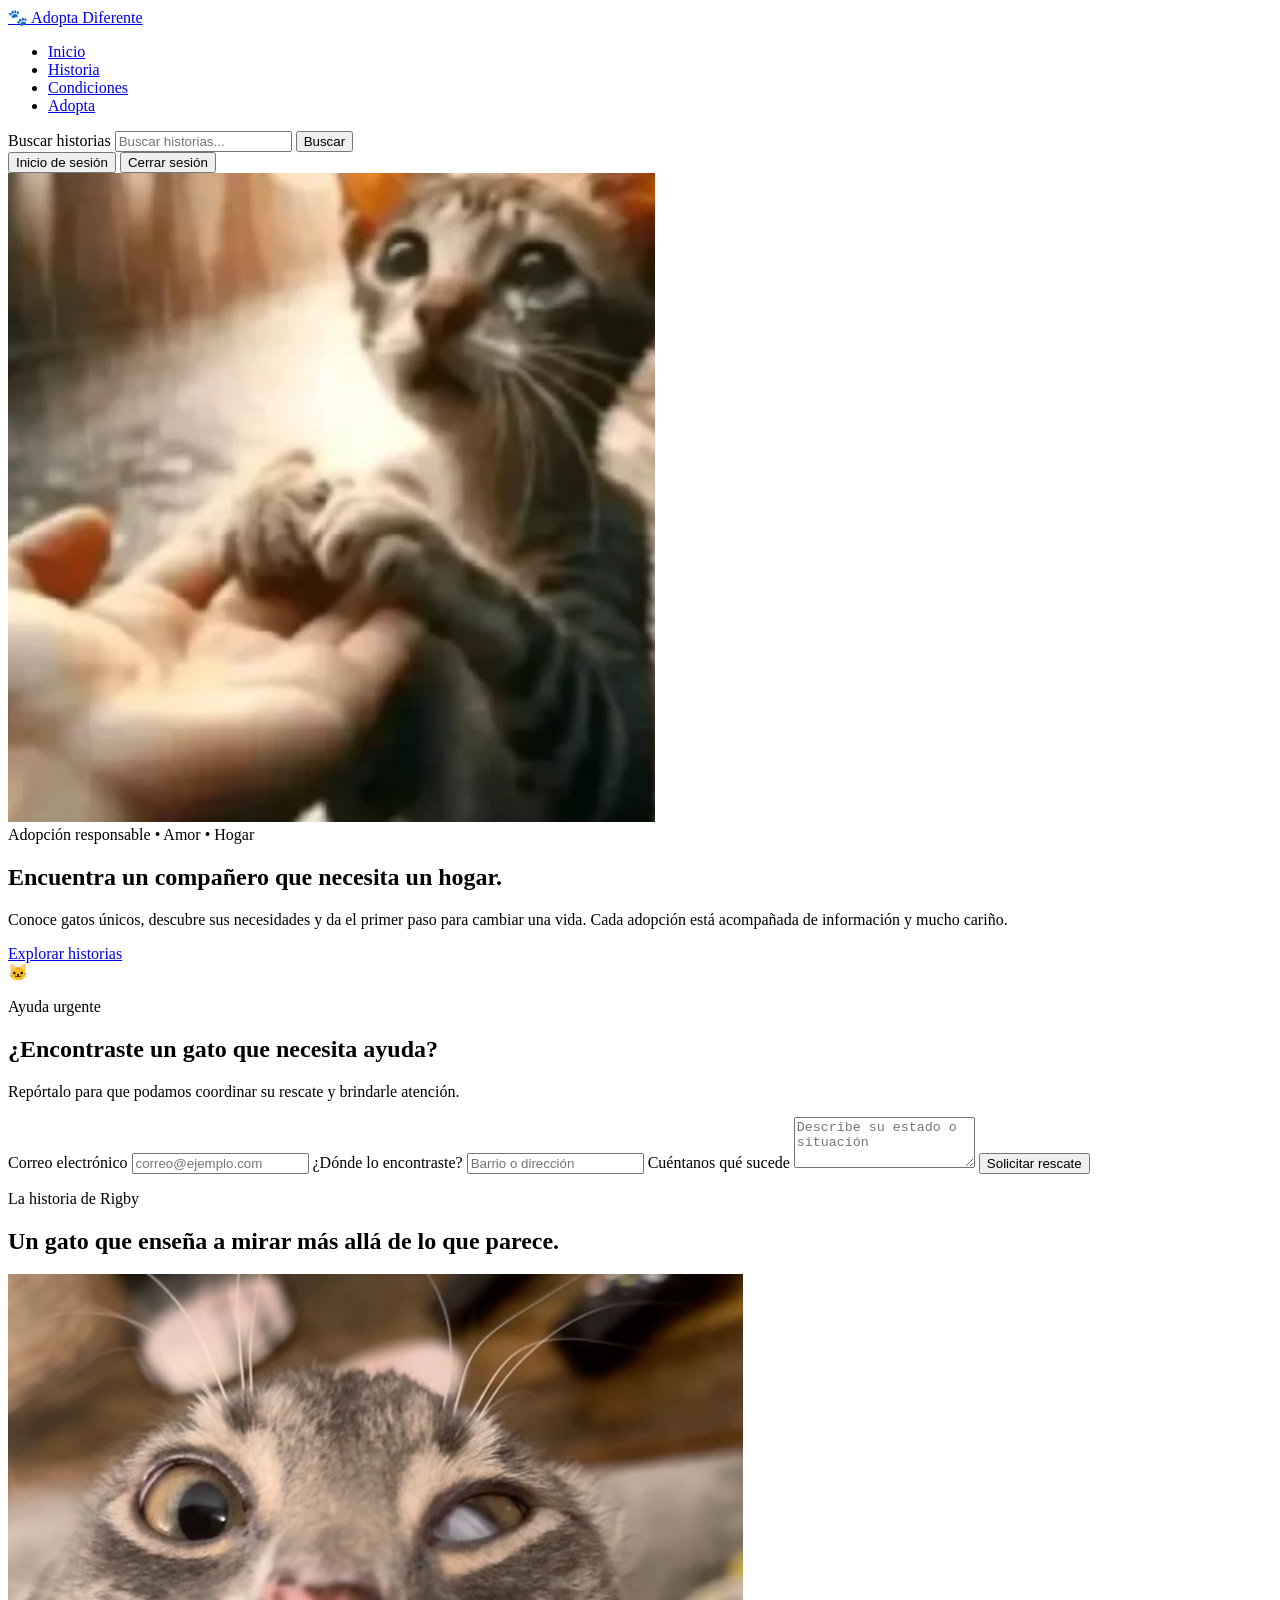
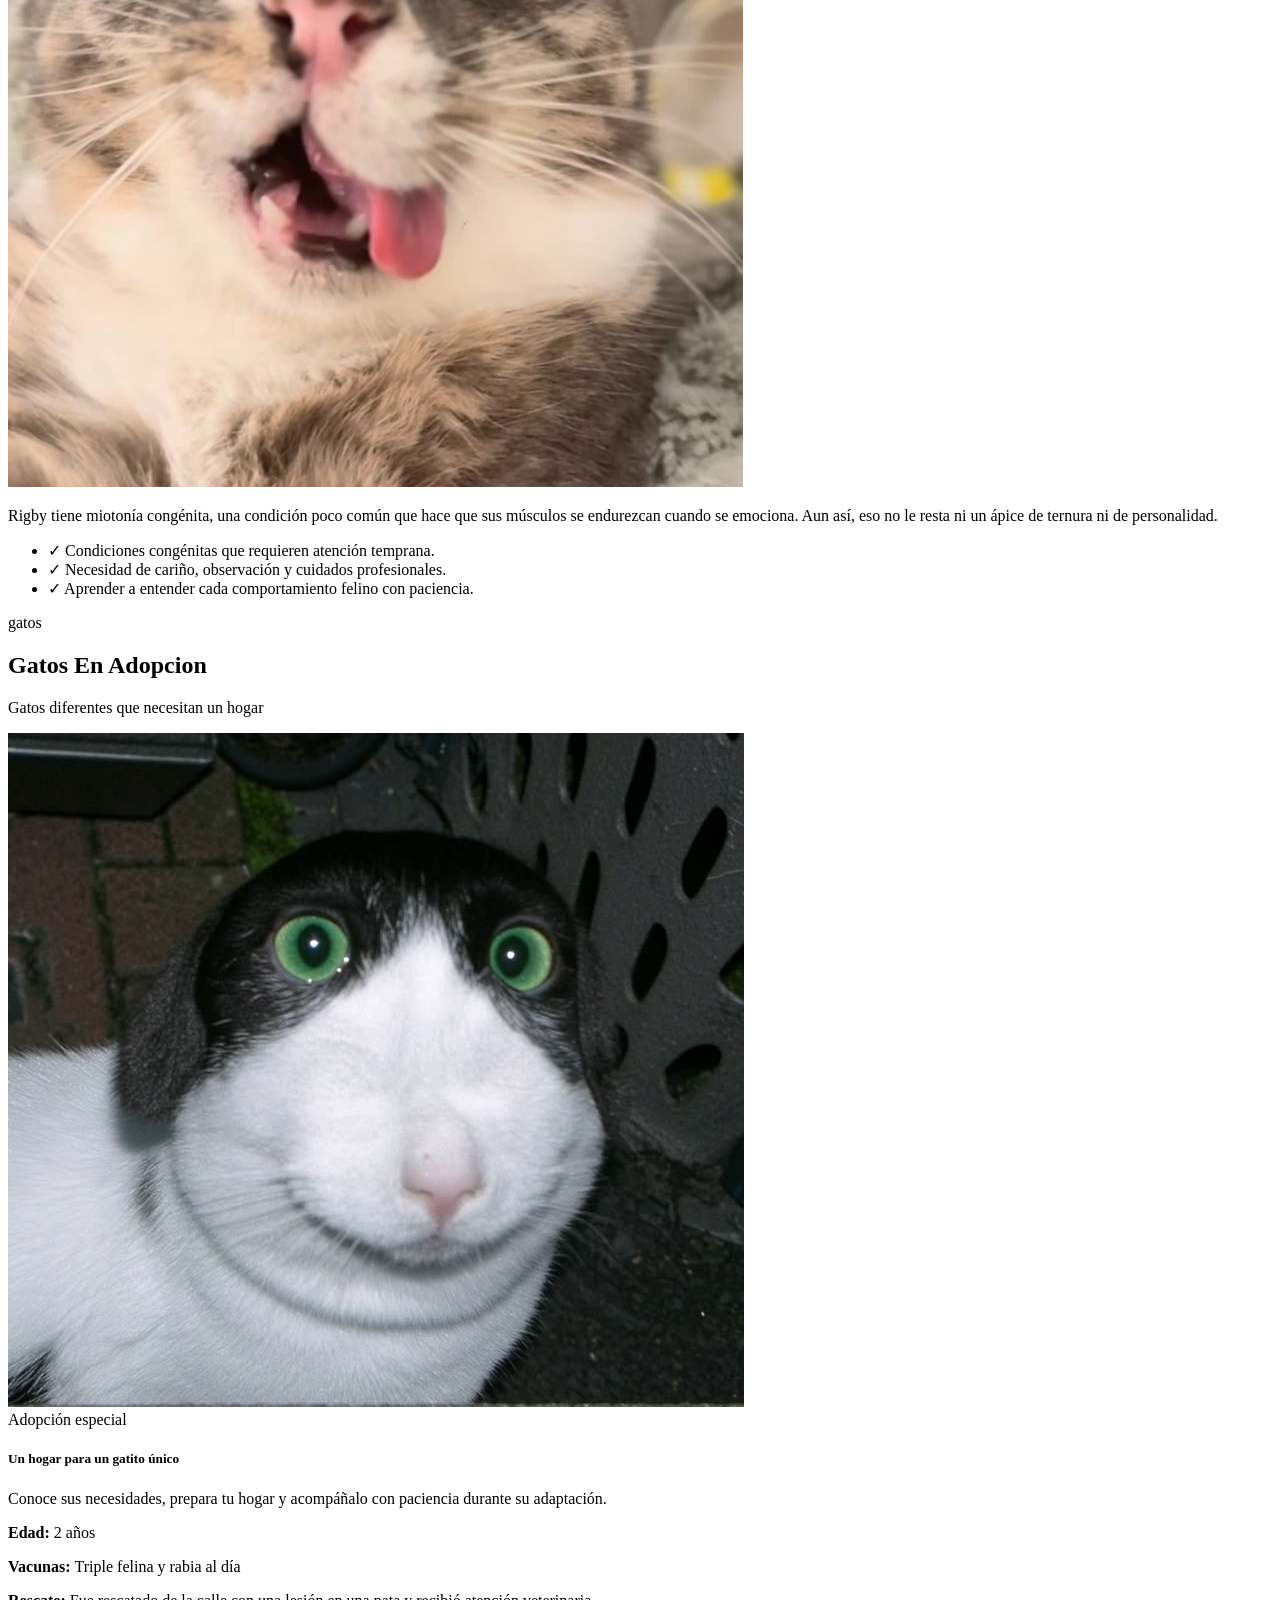
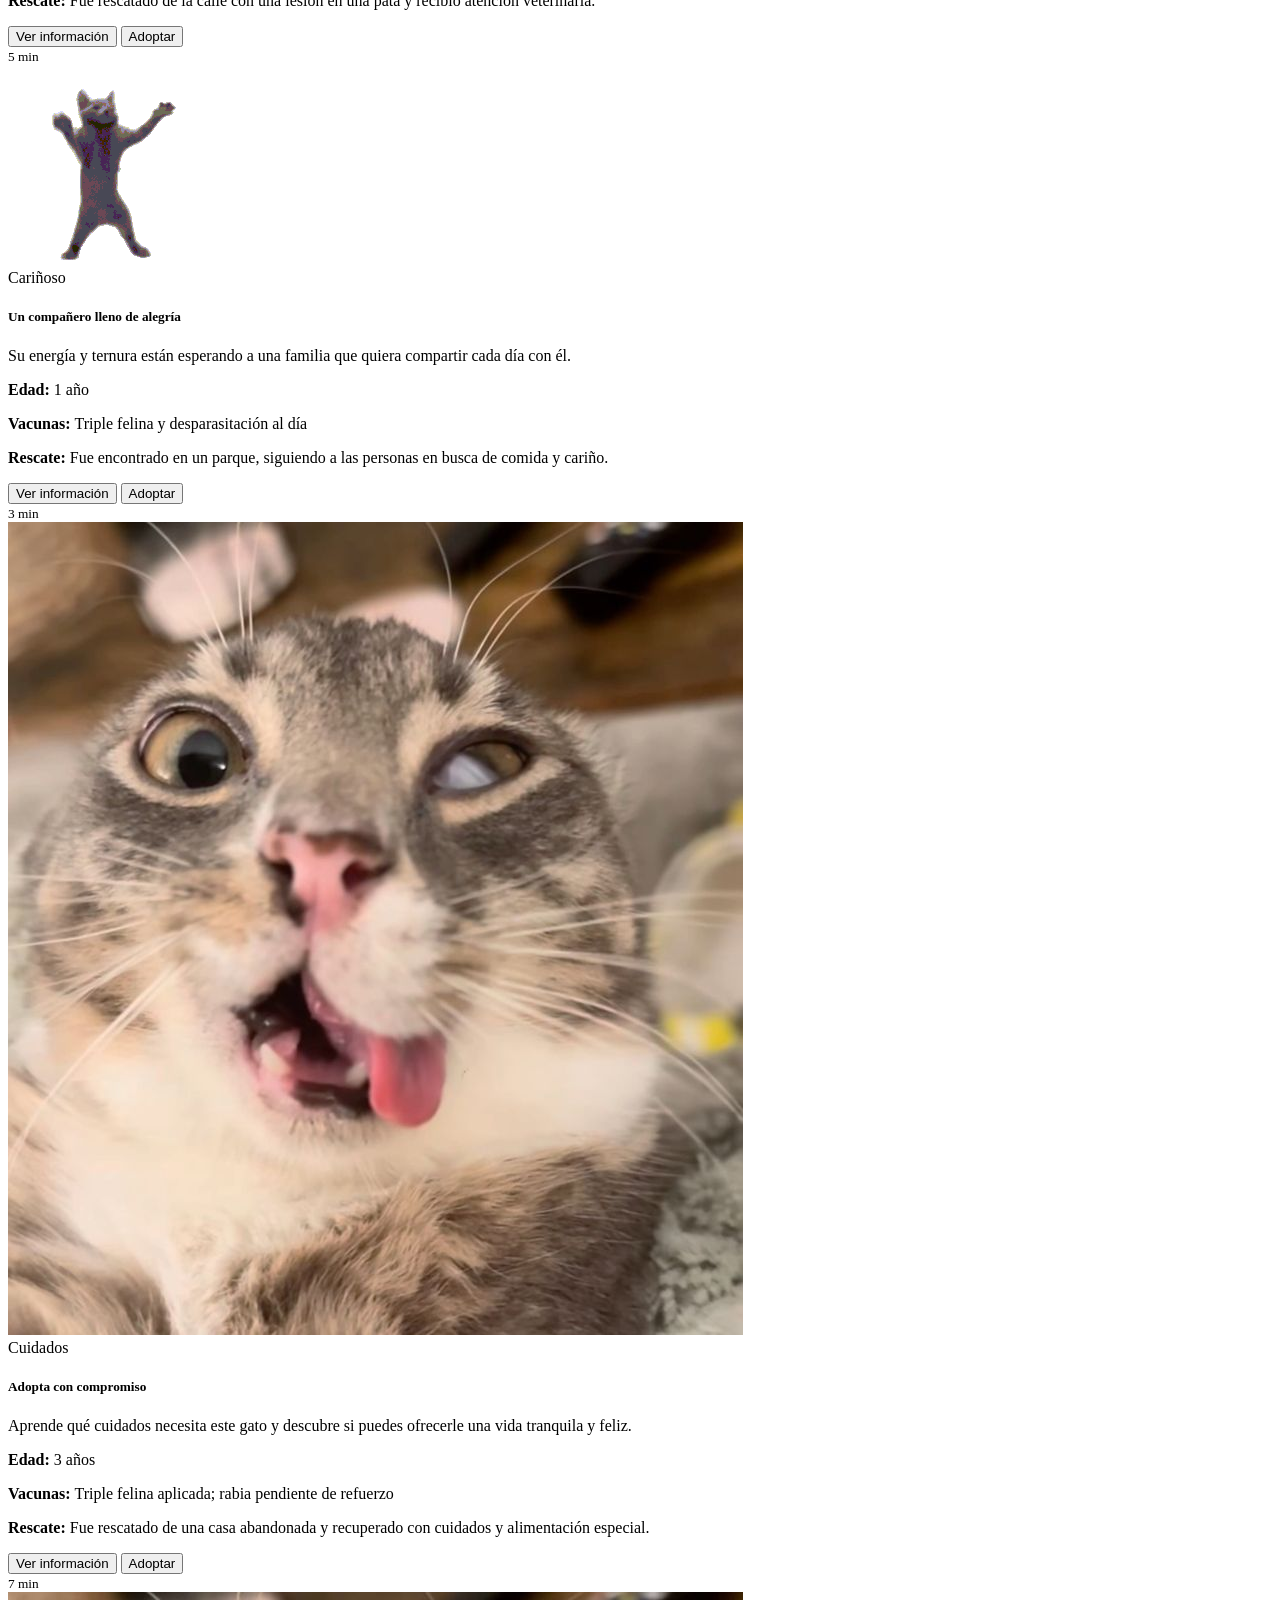
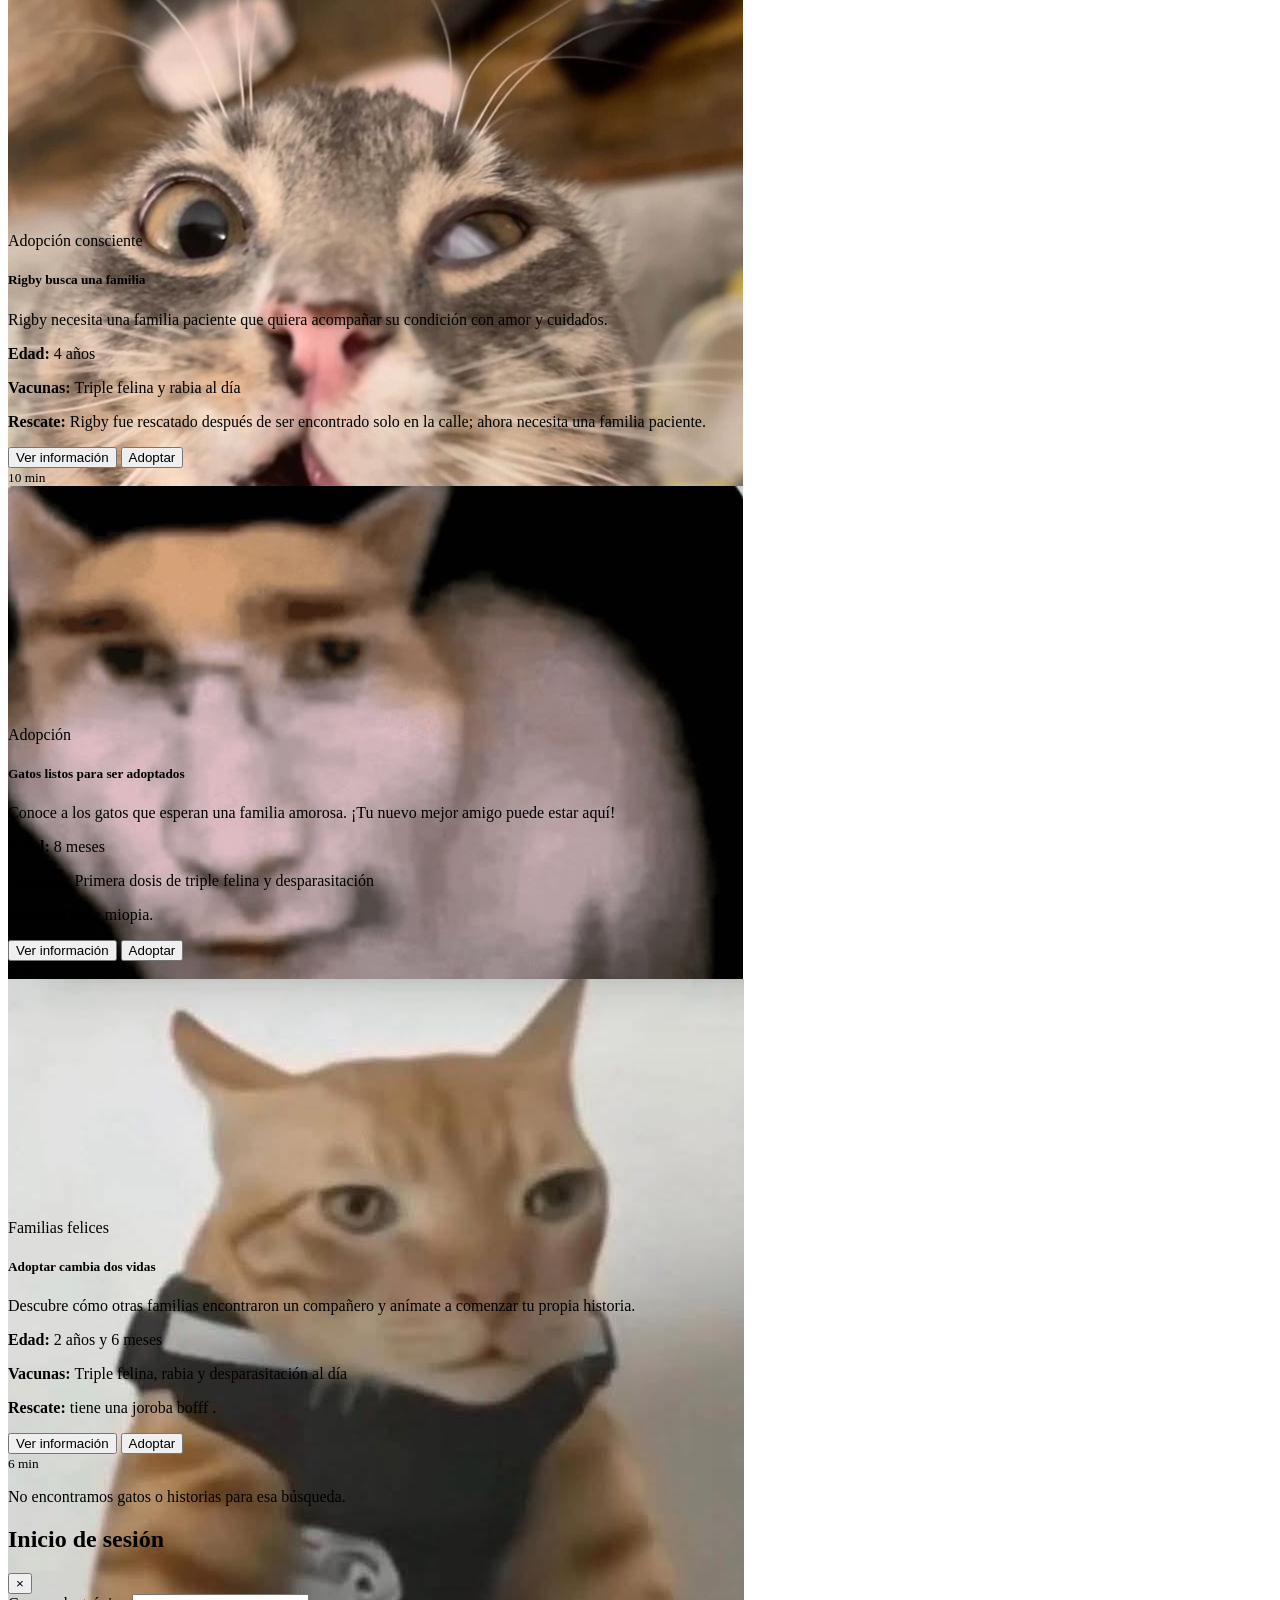
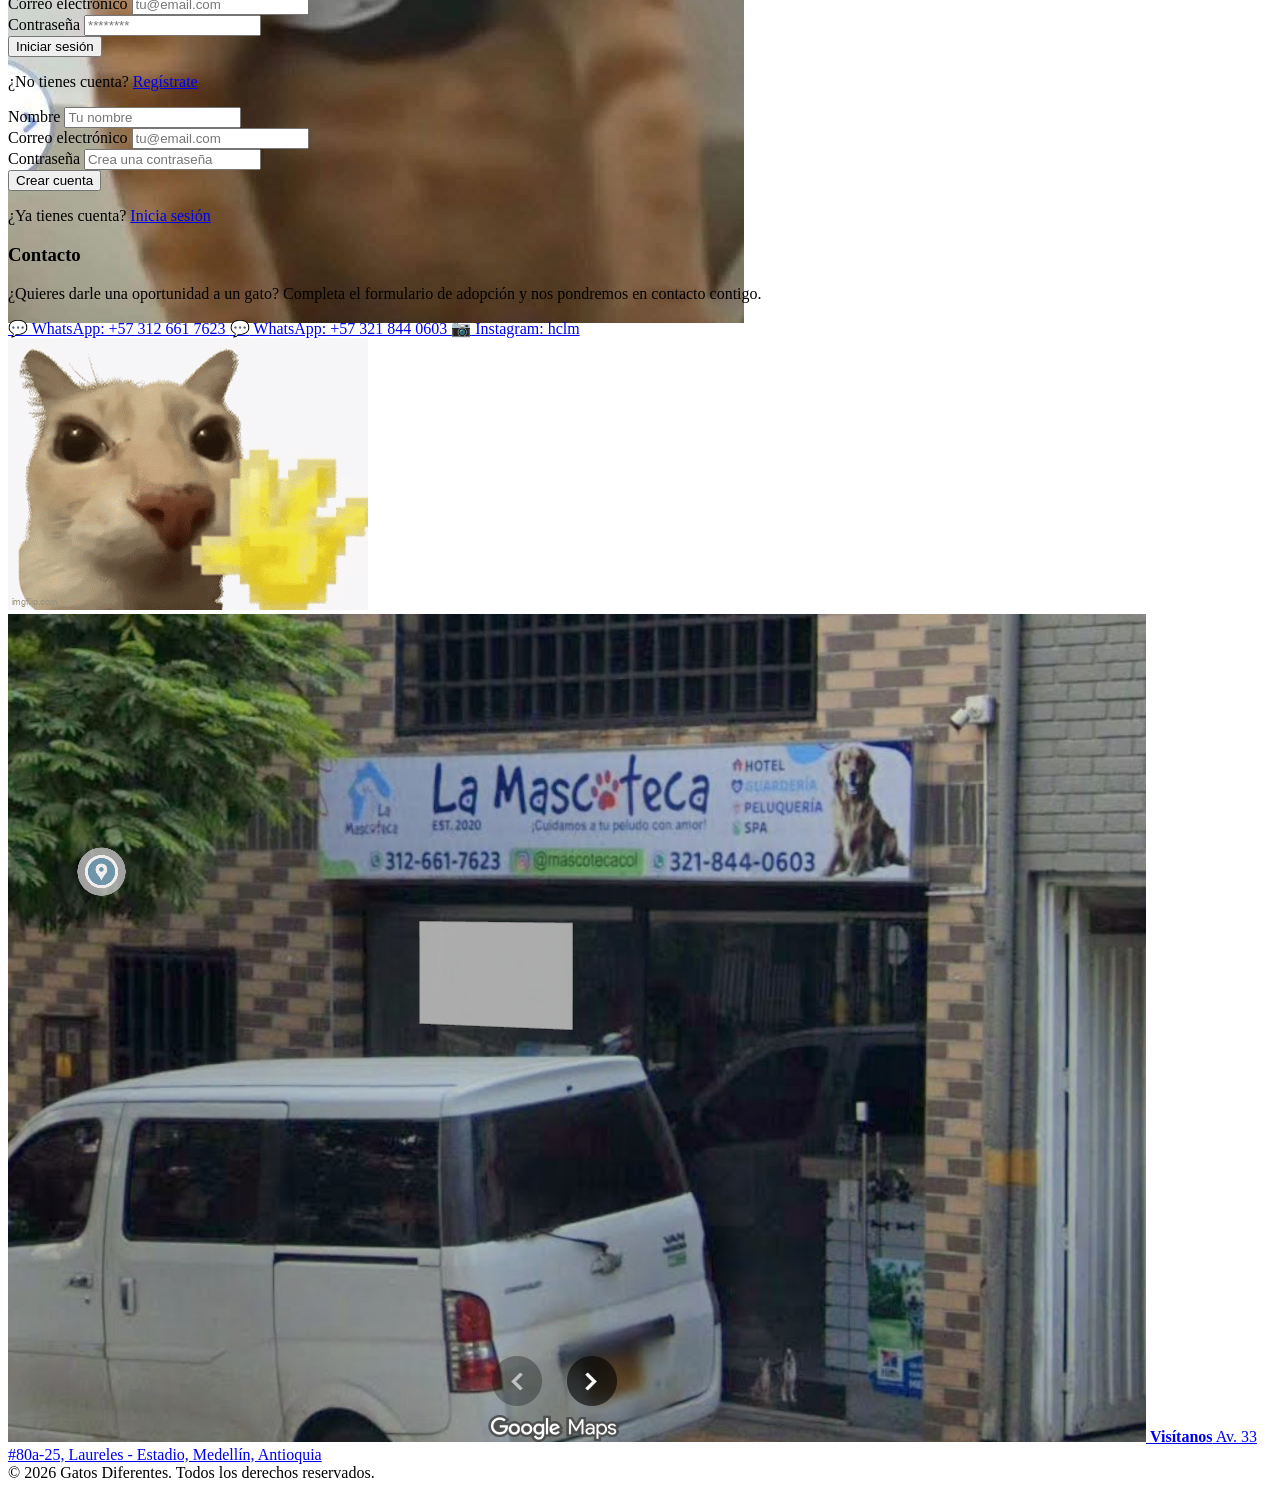
==== index.html @ 75318343 "first commit" ====
<!DOCTYPE html>
<html lang="es">
  <head>
    <meta charset="UTF-8" />
    <meta name="viewport" content="width=device-width, initial-scale=1.0" />
    <title>Adopcion De Gatos</title>
    <meta
      name="description"
      content="Blog y galería de gatos con historias, condiciones y curiosidades felinas."
    />
    <link rel="stylesheet" href="css/estilos.css" />
  </head>
  <body>
    <header class="site-header shadow-sm">
      <nav class="navbar navbar-expand-lg navbar-light py-3">
        <div class="container">
          <a class="navbar-brand fw-bold" href="#inicio">
            <span class="brand-mark">🐾</span>
            Adopta Diferente
          </a>
        
          <div class="collapse navbar-collapse" id="mainNav">
            <ul class="navbar-nav mx-auto mb-2 mb-lg-0 gap-lg-2">
              <li class="nav-item"><a class="nav-link active" href="#inicio">Inicio</a></li>
              <li class="nav-item"><a class="nav-link" href="#historia">Historia</a></li>
              <li class="nav-item"><a class="nav-link" href="#condiciones">Condiciones</a></li>
              <li class="nav-item"><a class="nav-link" href="formulario-pqr.html">Adopta</a></li>
            </ul>
            <form id="search-form" class="header-search" role="search">
              <label class="visually-hidden" for="site-search">Buscar historias</label>
              <input
                id="site-search"
                class="form-control"
                type="search"
                placeholder="Buscar historias..."
                autocomplete="off"
              />
              <button class="btn btn-primary btn-sm" type="submit">Buscar</button>
            </form>
            <div class="auth-actions d-flex gap-2 align-items-center">
              <span id="user-greeting" class="d-none text-dark me-3"></span>
              <button id="btn-login" class="btn btn-primary btn-sm">Inicio de sesión</button>
              <button id="btn-logout" class="btn btn-danger btn-sm d-none">Cerrar sesión</button>
            </div>
          </div>
        </div>
      </nav>
    </header>

    <main id="inicio">
      <section class="hero-section py-5">
        <div class="container">
          <div class="row align-items-center g-4">
            <div class="col-lg-6">
              <div class="hero-visual shadow-lg hero-main-image">
                <img
                  src="imagenes/gato-pidienddo ayuda.jpg"
                  alt="Gato con un aspecto curioso y expresivo"
                  class="img-fluid rounded-4"
                />
              </div>
              <span class="badge rounded-pill hero-badge mb-3">Adopción responsable • Amor • Hogar</span>
              <h1 class="display-4 fw-bold mb-3">Encuentra un compañero que necesita un hogar.</h1>
              <p class="lead text-secondary mb-4">
                Conoce gatos únicos, descubre sus necesidades y da el primer paso para cambiar una vida.
                Cada adopción está acompañada de información y mucho cariño.
              </p>
              <div class="d-flex flex-wrap gap-3 mb-4">
                <a href="#historia" class="btn btn-primary btn-lg px-4">Explorar historias</a>
              </div>
            </div>

            <div class="col-lg-6">
              <div class="rescue-card rescue-card-compact shadow-lg hero-rescue-card">
                <span class="rescue-icon" aria-hidden="true">🐱</span>
                <p class="eyebrow">Ayuda urgente</p>
                <h2>¿Encontraste un gato que necesita ayuda?</h2>
                <p>Repórtalo para que podamos coordinar su rescate y brindarle atención.</p>
                <form id="rescue-form" class="rescue-form">
                  <label for="rescue-email">Correo electrónico</label>
                  <input id="rescue-email" class="form-control" type="email" placeholder="correo@ejemplo.com" required />
                  <label for="rescue-location">¿Dónde lo encontraste?</label>
                  <input id="rescue-location" class="form-control" type="text" placeholder="Barrio o dirección" required />
                  <label for="rescue-description">Cuéntanos qué sucede</label>
                  <textarea id="rescue-description" class="form-control" rows="3" placeholder="Describe su estado o situación" required></textarea>
                  <button class="btn btn-primary w-100" type="submit">Solicitar rescate</button>
                  <p id="rescue-message" class="rescue-message d-none" role="status"></p>
                </form>
              </div>
            </div>
          </div>
        </div>
      </section>
      <section class="py-5" id="historia">
        <div class="container">
          <div class="section-heading text-center mb-5">
            <p class="eyebrow">La historia de Rigby</p>
            <h2>Un gato que enseña a mirar más allá de lo que parece.</h2>
          </div>
          <div class="row align-items-center g-4">
            <div class="col-lg-5">
              <img
                src="imagenes/fae226a48a754383ecbd5ceb5ee5f416.jpg"
                alt="Gato con ojos verdes"
                class="img-fluid rounded-4 shadow"
              />
            </div>
            <div class="col-lg-7">
              <div class="story-card p-4 p-lg-5">
                <p class="lead">
                  Rigby tiene miotonía congénita, una condición poco común que hace que sus músculos se
                  endurezcan cuando se emociona. Aun así, eso no le resta ni un ápice de ternura ni de
                  personalidad.
                </p>
                <ul class="feature-list list-unstyled mt-4">
                  <li><span>✓</span> Condiciones congénitas que requieren atención temprana.</li>
                  <li><span>✓</span> Necesidad de cariño, observación y cuidados profesionales.</li>
                  <li><span>✓</span> Aprender a entender cada comportamiento felino con paciencia.</li>
                </ul>
              </div>
            </div>
          </div>
        </div>
      </section>
      <section class="album-section py-5 bg-light" id="condiciones">
        <div class="container">
          <div class="section-heading text-center mb-5">
            <p class="eyebrow">gatos</p>
            <h2>Gatos En Adopcion</h2>
            <p class="lead text-muted">Gatos diferentes que necesitan un hogar</p>
          </div>

          <div id="gallery-grid" class="row row-cols-1 row-cols-sm-2 row-cols-lg-3 g-4">
            <div class="col">
              <div class="card album-card shadow-sm h-100">
                <img src="imagenes/46b630e0a4cf1fec3c9d96207725d653.jpg" alt="Gato expresivo" class="card-img-top" />
                <div class="card-body">
                  <span class="badge bg-primary mb-2">Adopción especial</span>
                  <h5 class="card-title">Un hogar para un gatito único</h5>
                  <p class="card-text text-muted">
                    Conoce sus necesidades, prepara tu hogar y acompáñalo con paciencia durante su adaptación.
                  </p>
                </div>
                <div class="card-footer bg-white border-top-0">
                  <div class="d-flex justify-content-between align-items-center">
                    <div class="btn-group" role="group">
                      <button type="button" class="btn btn-sm btn-outline-secondary info-button" data-age="2 años" data-vaccines="Triple felina y rabia al día" data-rescue="Fue rescatado de la calle con una lesión en una pata y recibió atención veterinaria.">Conocer</button>
                      <button type="button" class="btn btn-sm btn-primary adopt-button" data-pet="Gatito único">Adoptar</button>
                    </div>
                    <small class="text-muted">5 min</small>
                  </div>
                </div>
              </div>
            </div>

            <div class="col">
              <div class="card album-card shadow-sm h-100">
                <img src="imagenes/gato-bailando.gif" alt="Gato bailando" class="card-img-top" />
                <div class="card-body">
                  <span class="badge bg-success mb-2">Cariñoso</span>
                  <h5 class="card-title">Un compañero lleno de alegría</h5>
                  <p class="card-text text-muted">
                    Su energía y ternura están esperando a una familia que quiera compartir cada día con él.
                  </p>
                </div>
                <div class="card-footer bg-white border-top-0">
                  <div class="d-flex justify-content-between align-items-center">
                    <div class="btn-group" role="group">
                      <button type="button" class="btn btn-sm btn-outline-secondary info-button" data-age="1 año" data-vaccines="Triple felina y desparasitación al día" data-rescue="Fue encontrado en un parque, siguiendo a las personas en busca de comida y cariño.">Conocer</button>
                      <button type="button" class="btn btn-sm btn-primary adopt-button" data-pet="Gato alegre">Adoptar</button>
                    </div>
                    <small class="text-muted">3 min</small>
                  </div>
                </div>
              </div>
            </div>

            <div class="col">
              <div class="card album-card shadow-sm h-100">
                <img src="imagenes/fae226a48a754383ecbd5ceb5ee5f416.jpg" alt="Gato con mirada intensa" class="card-img-top" />
                <div class="card-body">
                  <span class="badge bg-warning mb-2">Cuidados</span>
                  <h5 class="card-title">Adopta con compromiso</h5>
                  <p class="card-text text-muted">
                    Aprende qué cuidados necesita este gato y descubre si puedes ofrecerle una vida tranquila y feliz.
                  </p>
                </div>
                <div class="card-footer bg-white border-top-0">
                  <div class="d-flex justify-content-between align-items-center">
                    <div class="btn-group" role="group">
                      <button type="button" class="btn btn-sm btn-outline-secondary info-button" data-age="3 años" data-vaccines="Triple felina aplicada; rabia pendiente de refuerzo" data-rescue="Fue rescatado de una casa abandonada y recuperado con cuidados y alimentación especial.">Conocer</button>
                      <button type="button" class="btn btn-sm btn-primary adopt-button" data-pet="Gato especial">Adoptar</button>
                    </div>
                    <small class="text-muted">7 min</small>
                  </div>
                </div>
              </div>
            </div>

            <div class="col">
              <div class="card album-card shadow-sm h-100">
                <div class="card-img-placeholder bg-secondary" style="height: 240px;">
                  <img src="imagenes/fae226a48a754383ecbd5ceb5ee5f416.jpg" alt="Rigby" class="img-fluid" />
                </div>
                <div class="card-body">
                  <span class="badge bg-info mb-2">Adopción consciente</span>
                  <h5 class="card-title">Rigby busca una familia</h5>
                  <p class="card-text text-muted">
                    Rigby necesita una familia paciente que quiera acompañar su condición con amor y cuidados.
                  </p>
                </div>
                <div class="card-footer bg-white border-top-0">
                  <div class="d-flex justify-content-between align-items-center">
                    <div class="btn-group" role="group">
                      <button type="button" class="btn btn-sm btn-outline-secondary info-button" data-age="4 años" data-vaccines="Triple felina y rabia al día" data-rescue="Rigby fue rescatado después de ser encontrado solo en la calle; ahora necesita una familia paciente.">Conocer</button>
                      <button type="button" class="btn btn-sm btn-primary adopt-button" data-pet="Rigby">Adoptar</button>
                    </div>
                    <small class="text-muted">10 min</small>
                  </div>
                </div>
              </div>
            </div>

            <div class="col">
              <div class="card album-card shadow-sm h-100">
                <div class="card-img-placeholder bg-primary cursor-card" style="height: 240px;">
                  <img src="imagenes/Cat.jpg" alt="Gato en adopción" class="img-fluid" />
                </div>
                <div class="card-body">
                  <span class="badge bg-danger mb-2">Adopción</span>
                  <h5 class="card-title">Gatos listos para ser adoptados</h5>
                  <p class="card-text text-muted">
                    Conoce a los gatos que esperan una familia amorosa. ¡Tu nuevo mejor amigo puede estar aquí!
                  </p>
                </div>
                <div class="card-footer bg-white border-top-0">
                  <div class="d-flex justify-content-between align-items-center">
                    <div class="btn-group" role="group">
                      <button type="button" class="btn btn-sm btn-outline-secondary info-button" data-age="8 meses" data-vaccines="Primera dosis de triple felina y desparasitación" data-rescue="tiene miopia.">Conocer</button>
                      <button type="button" class="btn btn-sm btn-primary adopt-button" data-pet="Gato en adopción">Adoptar</button>
                    </div>
                    <small class="text-muted">8 min</small>
                  </div>
                </div>
              </div>
            </div>

            <div class="col">
              <div class="card album-card shadow-sm h-100">
                <div class="card-img-placeholder bg-success cursor-card" style="height: 240px;">
                  <img src="imagenes/descarga (5).jpg" alt="Gato feliz" class="img-fluid" />
                </div>
                <div class="card-body">
                  <span class="badge bg-secondary mb-2">Familias felices</span>
                  <h5 class="card-title">Adoptar cambia dos vidas</h5>
                  <p class="card-text text-muted">
                    Descubre cómo otras familias encontraron un compañero y anímate a comenzar tu propia historia.
                  </p>
                </div>
                <div class="card-footer bg-white border-top-0">
                  <div class="d-flex justify-content-between align-items-center">
                    <div class="btn-group" role="group">
                      <button type="button" class="btn btn-sm btn-outline-secondary info-button" data-age="2 años y 6 meses" data-vaccines="Triple felina, rabia y desparasitación al día" data-rescue="tiene una joroba bofff .">Conocer</button>
                      <button type="button" class="btn btn-sm btn-primary adopt-button" data-pet="Gato feliz">Adoptar</button>
                    </div>
                    <small class="text-muted">6 min</small>
                  </div>
                </div>
              </div>
            </div>
          </div>
          <p id="search-empty" class="search-empty d-none text-center" role="status">
            No encontramos gatos o historias para esa búsqueda.
          </p>
        </div>
      </section>

    <div class="auth-modal" id="auth-modal" aria-hidden="true">
      <div class="auth-backdrop" id="modal-backdrop"></div>
      <div class="auth-panel" role="dialog" aria-modal="true" aria-labelledby="auth-title">
       <div class="auth-header">
         <h2 id="auth-title">Inicio de sesión</h2>
         <button type="button" class="auth-close" id="modal-close" aria-label="Cerrar">×</button>
       </div>

       <div id="auth-message" class="alert d-none" role="alert" aria-live="polite"></div>

       <form id="login-form" class="auth-form">
         <div class="mb-3">
           <label class="form-label" for="login-email">Correo electrónico</label>
           <input id="login-email" class="form-control" type="email" placeholder="tu@email.com" required />
         </div>
         <div class="mb-3">
           <label class="form-label" for="login-password">Contraseña</label>
           <input id="login-password" class="form-control" type="password" placeholder="********" required />
         </div>
         <button type="submit" class="btn btn-primary w-100">Iniciar sesión</button>
         <p class="text-center mb-0 mt-3">
           ¿No tienes cuenta?
           <a href="#" id="show-register" class="text-decoration-none">Regístrate</a>
         </p>
       </form>

       <form id="register-form" class="auth-form d-none">
         <div class="mb-3">
           <label class="form-label" for="register-name">Nombre</label>
           <input id="register-name" class="form-control" type="text" placeholder="Tu nombre" required />
         </div>
         <div class="mb-3">
           <label class="form-label" for="register-email">Correo electrónico</label>
           <input id="register-email" class="form-control" type="email" placeholder="tu@email.com" required />
         </div>
         <div class="mb-3">
           <label class="form-label" for="register-password">Contraseña</label>
           <input id="register-password" class="form-control" type="password" placeholder="Crea una contraseña" required />
         </div>
         <button type="submit" class="btn btn-primary w-100">Crear cuenta</button>
         <p class="text-center mb-0 mt-3">
           ¿Ya tienes cuenta?
           <a href="#" id="show-login" class="text-decoration-none">Inicia sesión</a>
         </p>
       </form>
      </div>
    </div>

    <footer id="contacto" class="site-footer">
      <div class="container py-5">
        <div class="row g-4 align-items-center">
          <div class="col-lg-6">
            <h3 class="mb-3">Contacto</h3>
            <p>
              ¿Quieres darle una oportunidad a un gato? Completa el formulario de adopción y nos pondremos en contacto contigo.
            </p>
            <div class="footer-contact-list">
              <a href="https://wa.me/573126617623" target="_blank" rel="noopener noreferrer">
                <span aria-hidden="true">💬</span>
                WhatsApp: +57 312 661 7623
              </a>
              <a href="https://wa.me/573218440603" target="_blank" rel="noopener noreferrer">
                <span aria-hidden="true">💬</span>
                WhatsApp: +57 321 844 0603
              </a>
              <a href="https://www.instagram.com/gmascotecacol/" target="_blank" rel="noopener noreferrer">
                <span aria-hidden="true">📷</span>
                Instagram: hclm
              </a>
            </div>
            <img class="footer-gif" src="imagenes/saludando.gif" alt="Gato saludando" />
          </div>

          <div class="col-lg-6">
            <a
              class="location-card"
              href="https://www.google.com/maps/search/?api=1&query=Av.%2033%20%2380a-25%2C%20Laureles%20-%20Estadio%2C%20Medell%C3%ADn%2C%20Antioquia"
              target="_blank"
              rel="noopener noreferrer"
            >
              <img src="imagenes/ubicasion.png" alt="Ubicación de La Mascot*teca en Medellín" />
              <span>
                <strong>Visítanos</strong>
                Av. 33 #80a-25, Laureles - Estadio, Medellín, Antioquia
              </span>
            </a>
          </div>
        </div>
      </div>
      <div class="container footer-bottom">
        <div class="row">
          <div class="col-12 text-center">
            © 2026 Gatos Diferentes. Todos los derechos reservados.
          </div>
        </div>
      </div>
    </footer>


    <script src="inicio.js"></script>
  </body>
</html>
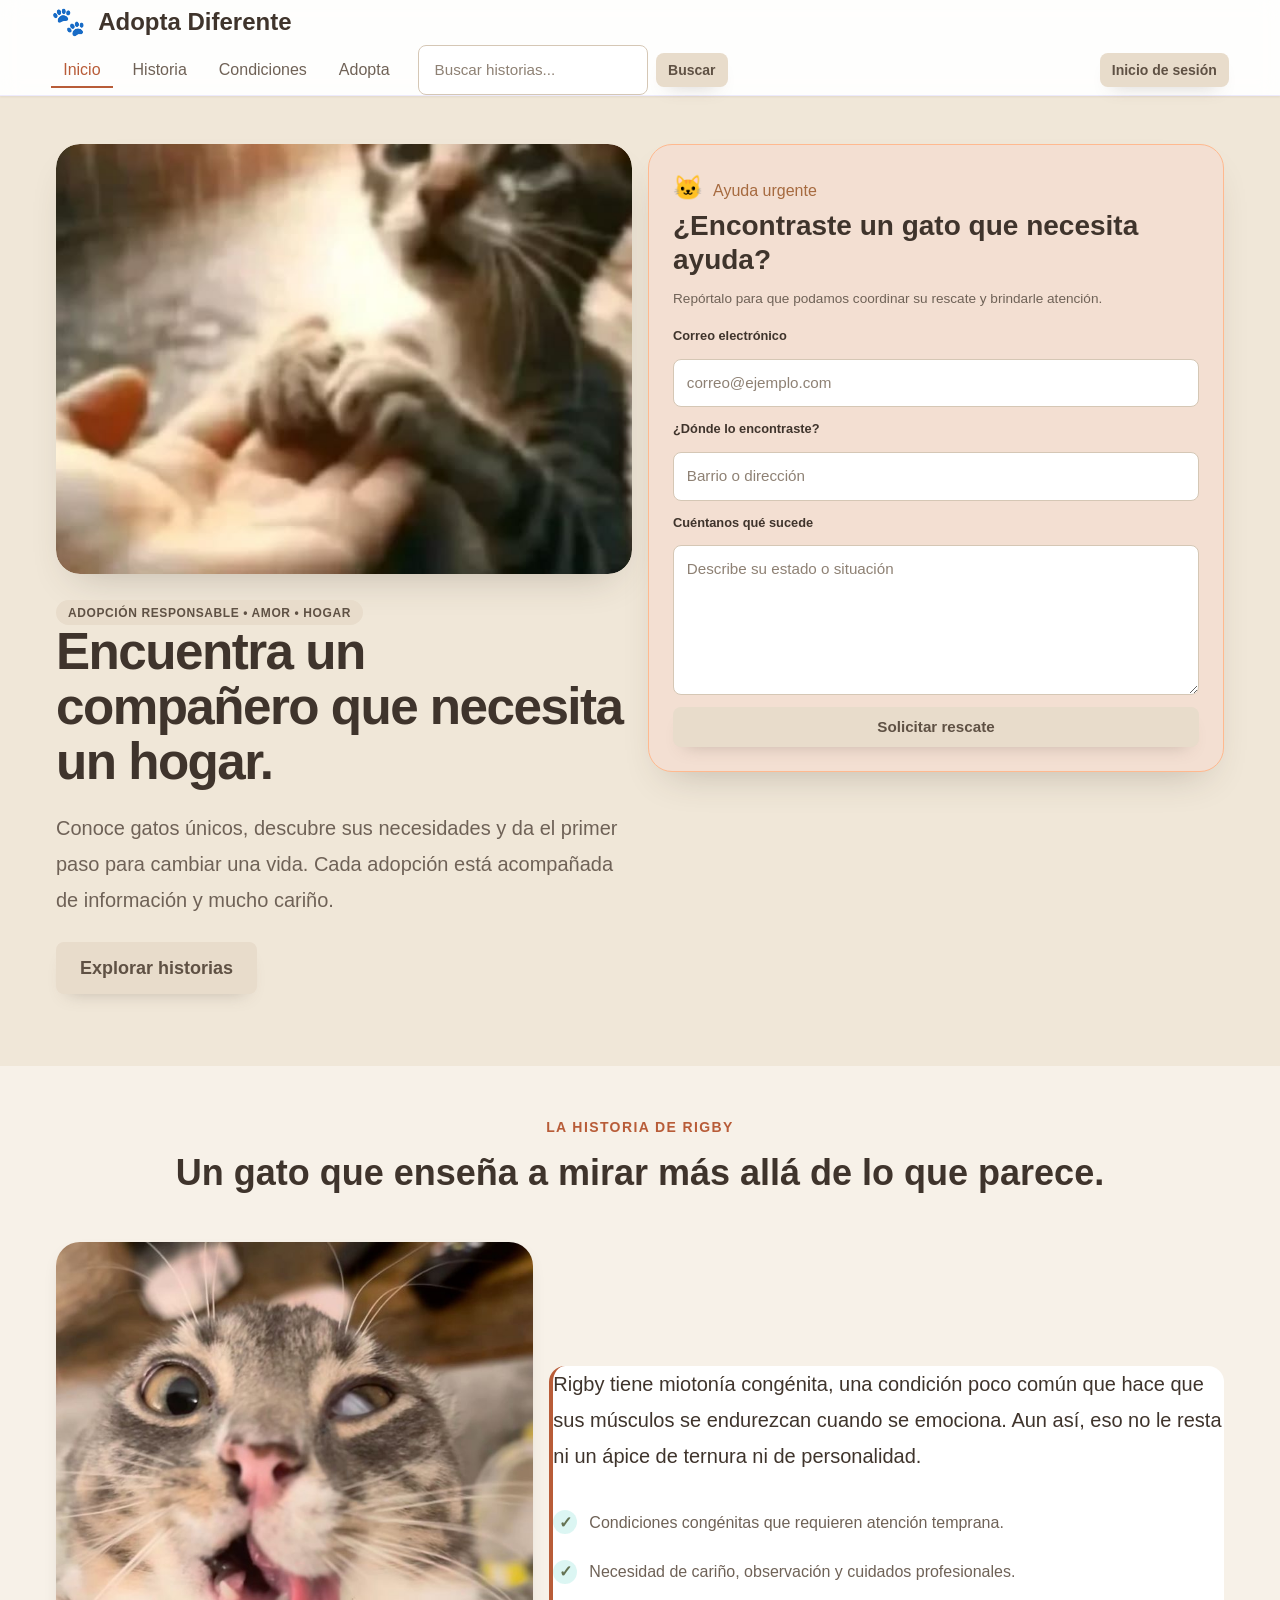
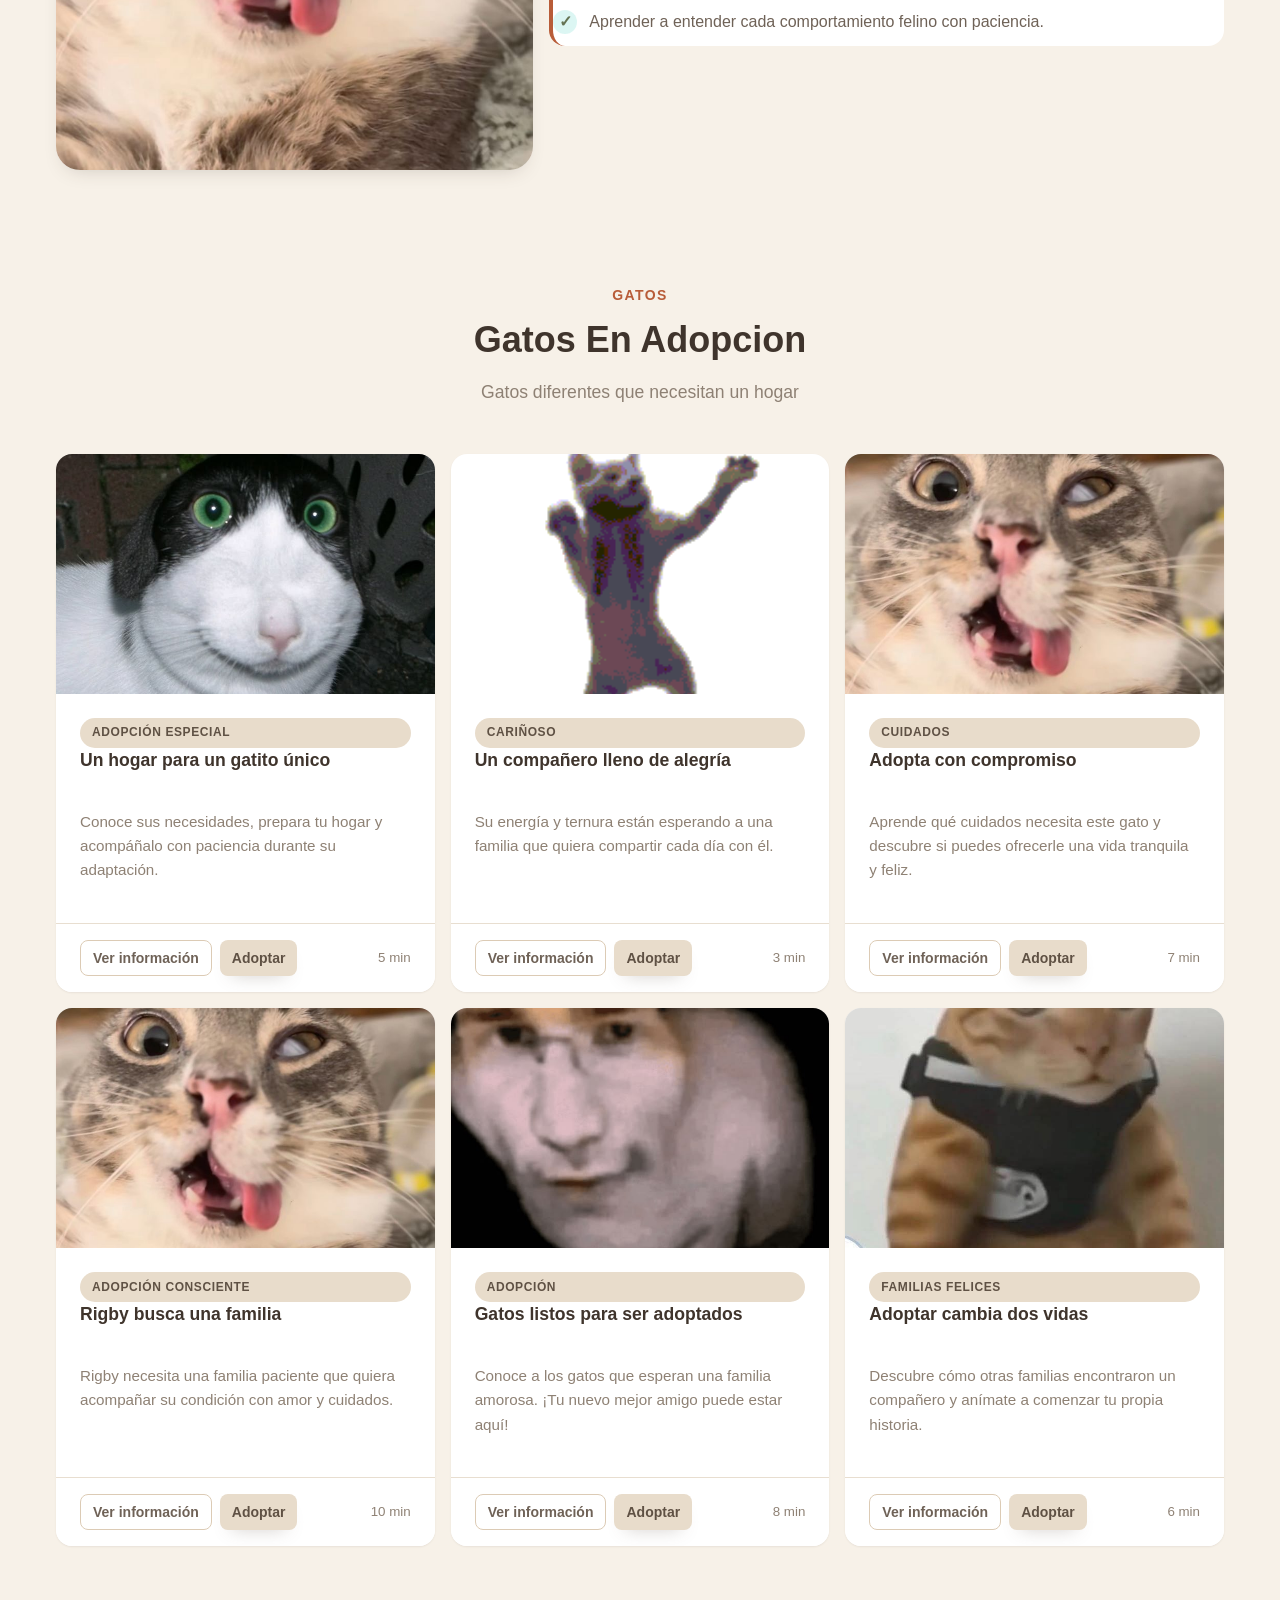
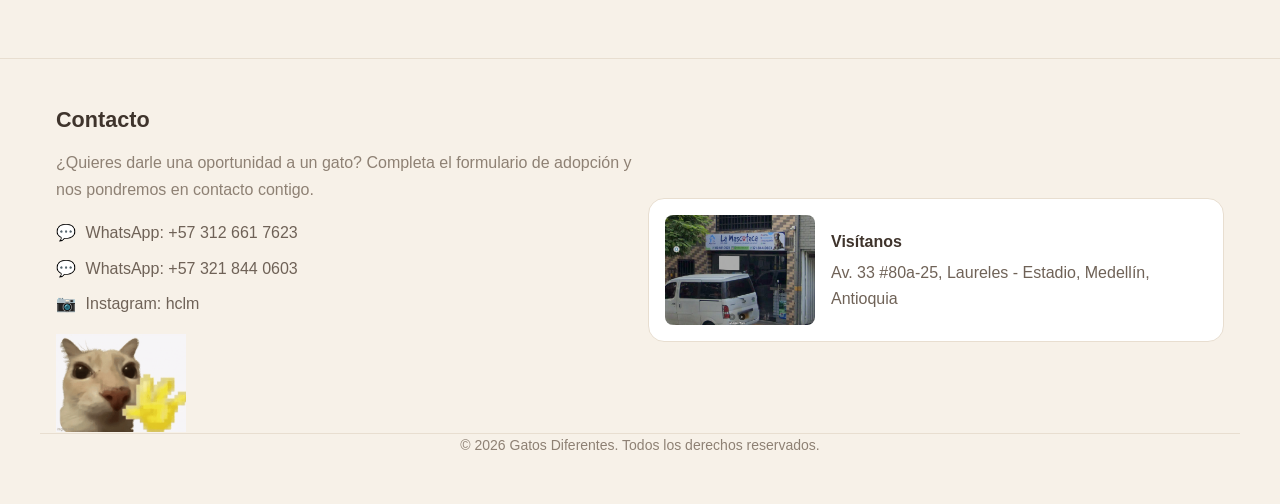
==== commit bea27980: "Fix stylesheet link path in index.html" ====
--- a/index.html
+++ b/index.html
@@ -8,7 +8,7 @@
       name="description"
       content="Blog y galería de gatos con historias, condiciones y curiosidades felinas."
     />
-    <link rel="stylesheet" href="css/estilos.css" />
+    <link rel="stylesheet" href="estilos.css" />
   </head>
   <body>
     <header class="site-header shadow-sm">
--- a/estilos.css
+++ b/estilos.css
@@ -0,0 +1,1498 @@
+body {
+  cursor: url('imagenes/gatoooooooooooooo.png'), auto;
+}
+a:hover,
+button:hover {
+  cursor: url('imagenes/gato-taco.png'), pointer;
+}
+:root {
+  --primary: #b85c38;
+  --primary-dark: #91452b;
+  --primary-light: #d49a4a;
+  --secondary: #78866b;
+  --secondary-light: #c9b58a;
+  --success: #657353;
+  --warning: #a66a3f;
+  --danger: #b94a48;
+  --info: #6d7d8c;
+  --dark: #3f342c;
+  --light: #f7f1e8;
+  --gray-100: #faf7f1;
+  --gray-200: #e8ded0;
+  --gray-300: #d5c7b5;
+  --gray-400: #b7a691;
+  --gray-500: #8e8174;
+  --gray-600: #6f6257;
+  --white: #ffffff;
+  --soft-accent: #e8dccb;
+  --soft-accent-hover: #dccbb5;
+  --soft-accent-text: #5f5144;
+  --shadow-sm: 0 1px 2px 0 rgba(63, 52, 44, 0.08);
+  --shadow-md: 0 8px 20px -10px rgba(63, 52, 44, 0.25);
+  --shadow-lg: 0 18px 40px -20px rgba(63, 52, 44, 0.3);
+  --shadow-xl: 0 24px 50px -20px rgba(63, 52, 44, 0.35);
+  --radius-sm: 0.375rem;
+  --radius-md: 0.5rem;
+  --radius-lg: 1rem;
+  --radius-xl: 1.5rem;
+}
+* {
+  margin: 0;
+  padding: 0;
+  box-sizing: border-box;
+}
+
+html {
+  scroll-behavior: smooth;
+}
+
+body {
+  font-family: -apple-system, BlinkMacSystemFont, "Segoe UI", Roboto, "Helvetica Neue", Arial, sans-serif;
+  font-size: 1rem;
+  line-height: 1.6;
+  color: var(--dark);
+  background: #f7f1e8;
+}
+
+button, input, textarea {
+  font: inherit;
+}
+
+h1, h2, h3, h4, h5, h6 {
+  font-weight: 700;
+  line-height: 1.2;
+  color: var(--dark);
+}
+
+h1 { font-size: 3rem; }
+h2 { font-size: 2.25rem; }
+h3 { font-size: 1.875rem; }
+h4 { font-size: 1.5rem; }
+h5 { font-size: 1.25rem; }
+h6 { font-size: 1rem; }
+
+p {
+  color: var(--gray-600);
+  margin-bottom: 1rem;
+}
+
+a {
+  color: var(--primary);
+  text-decoration: none;
+  transition: color 0.3s ease;
+}
+
+a:hover {
+  color: var(--primary-dark);
+}
+
+img {
+  max-width: 100%;
+  height: auto;
+  display: block;
+}
+
+/* =============================================
+   HEADER Y NAVEGACIÓN
+   ============================================= */
+.site-header {
+  background-color: rgba(255, 255, 255, 0.88);
+  backdrop-filter: blur(10px);
+  border-bottom: 1px solid rgba(118, 103, 245, 0.12);
+  position: sticky;
+  top: 0;
+  z-index: 1000;
+  box-shadow: 0 1px 3px rgba(118, 103, 245, 0.1);
+}
+
+.navbar {
+  display: flex;
+  align-items: center;
+  justify-content: space-between;
+  width: 100%;
+}
+
+.site-header .navbar > .container {
+  width: 100%;
+  max-width: none;
+  padding-left: clamp(1rem, 4vw, 4rem);
+  padding-right: clamp(1rem, 4vw, 4rem);
+}
+
+.navbar-brand {
+  font-size: 1.5rem;
+  color: var(--dark) !important;
+  display: flex;
+  align-items: center;
+  gap: 0.75rem;
+}
+
+.brand-mark {
+  font-size: 1.75rem;
+  display: inline-block;
+}
+
+.navbar-nav {
+  display: flex;
+  align-items: center;
+  list-style: none;
+  gap: 0.5rem;
+  margin: 0;
+  padding: 0;
+}
+
+.navbar-nav .nav-item {
+  list-style: none;
+}
+
+.nav-link {
+  color: var(--gray-600) !important;
+  font-weight: 500;
+  transition: color 0.3s ease;
+  position: relative;
+  padding: 0.5rem 0.75rem;
+}
+
+.nav-link:hover,
+.nav-link.active {
+  color: var(--primary) !important;
+}
+
+.nav-link::after {
+  content: "";
+  position: absolute;
+  bottom: -2px;
+  left: 0;
+  width: 0;
+  height: 2px;
+  background-color: var(--primary);
+  transition: width 0.3s ease;
+}
+
+.nav-link:hover::after,
+.nav-link.active::after {
+  width: 100%;
+}
+
+.shadow-sm {
+  box-shadow: var(--shadow-sm);
+}
+
+.navbar-toggler {
+  border: 1px solid var(--gray-300);
+  border-radius: var(--radius-md);
+  background-color: var(--white);
+  width: 2.75rem;
+  height: 2.75rem;
+  display: inline-flex;
+  align-items: center;
+  justify-content: center;
+  cursor: pointer;
+}
+
+.navbar-toggler-icon {
+  display: inline-block;
+  width: 1.2rem;
+  height: 2px;
+  background-color: var(--dark);
+  position: relative;
+  border-radius: 2px;
+}
+
+.navbar-toggler-icon::before,
+.navbar-toggler-icon::after {
+  content: "";
+  position: absolute;
+  left: 0;
+  width: 1.2rem;
+  height: 2px;
+  background-color: var(--dark);
+  border-radius: 2px;
+}
+
+.navbar-toggler-icon::before { top: -0.4rem; }
+.navbar-toggler-icon::after { top: 0.4rem; }
+
+.navbar-collapse {
+  flex-grow: 1;
+  display: flex;
+  align-items: center;
+  gap: 1rem;
+  min-width: 0;
+}
+
+.header-search {
+  display: flex;
+  align-items: center;
+  gap: 0.5rem;
+  width: min(100%, 310px);
+}
+
+.header-search .form-control {
+  min-width: 0;
+  flex: 1;
+}
+
+.auth-actions {
+  margin-left: auto;
+  white-space: nowrap;
+}
+
+.visually-hidden {
+  position: absolute;
+  width: 1px;
+  height: 1px;
+  padding: 0;
+  margin: -1px;
+  overflow: hidden;
+  clip: rect(0, 0, 0, 0);
+  white-space: nowrap;
+  border: 0;
+}
+
+.search-empty {
+  margin-top: 1.5rem;
+  color: var(--gray-600);
+}
+
+.btn {
+  font-weight: 600;
+  border-radius: var(--radius-md);
+  transition: all 0.3s ease;
+  border: none;
+  cursor: pointer;
+  padding: 0.5rem 1rem;
+  font-size: 0.95rem;
+}
+
+.btn-primary {
+  background: var(--soft-accent);
+  color: var(--soft-accent-text);
+  box-shadow: 0 10px 18px -12px rgba(95, 81, 68, 0.35);
+}
+
+.btn-primary:hover {
+  background: var(--soft-accent-hover);
+  color: var(--soft-accent-text);
+  transform: translateY(-2px);
+  box-shadow: var(--shadow-md);
+}
+
+.btn-outline-primary {
+  color: var(--primary);
+  border: 2px solid var(--primary);
+  background-color: transparent;
+}
+
+.btn-outline-primary:hover {
+  background: var(--primary);
+  color: var(--white);
+}
+
+.btn-light {
+  background-color: var(--white);
+  color: var(--primary);
+  border: none;
+}
+
+.btn-light:hover {
+  background-color: var(--gray-100);
+  color: var(--primary-dark);
+}
+
+.btn-danger {
+  background-color: var(--soft-accent);
+  color: var(--soft-accent-text);
+}
+
+.btn-danger:hover {
+  background-color: var(--soft-accent-hover);
+  color: var(--soft-accent-text);
+}
+
+.btn-sm {
+  padding: 0.375rem 0.75rem;
+  font-size: 0.875rem;
+}
+
+.btn-lg {
+  padding: 0.75rem 1.5rem;
+  font-size: 1.125rem;
+}
+
+.btn-group {
+  display: flex;
+  gap: 0.5rem;
+}
+
+.btn-group .btn {
+  flex: 1;
+}
+
+
+.hero-section {
+  padding: 4rem 0;
+  background: #f0e7d8;
+  min-height: 600px;
+  display: flex;
+  align-items: center;
+}
+
+.hero-section .row {
+  align-items: flex-start;
+}
+
+.hero-badge {
+  background: var(--soft-accent);
+  color: var(--soft-accent-text);
+  font-size: 0.875rem;
+  font-weight: 600;
+  padding: 0.5rem 1rem;
+  box-shadow: 0 10px 20px -15px rgba(15, 118, 110, 0.8);
+}
+
+.hero-section h1 {
+  color: var(--dark);
+  line-height: 1.08;
+  margin-bottom: 1.25rem;
+  letter-spacing: -0.03em;
+  max-width: 620px;
+  font-size: clamp(2.5rem, 4vw, 4.2rem);
+}
+
+.hero-section .lead {
+  font-size: 1.25rem;
+  line-height: 1.8;
+  max-width: 600px;
+}
+
+.hero-section .d-flex.flex-wrap {
+  gap: 0.9rem;
+  margin-bottom: 1.5rem;
+}
+
+.hero-section .btn {
+  min-width: 180px;
+  display: inline-flex;
+  align-items: center;
+  justify-content: center;
+}
+
+.hero-visual {
+  border-radius: var(--radius-xl);
+  overflow: hidden;
+  box-shadow: var(--shadow-xl);
+  transition: transform 0.3s ease;
+}
+
+.hero-visual:hover {
+  transform: scale(1.02);
+}
+
+.hero-main-image {
+  margin-bottom: 1.5rem;
+}
+
+.hero-main-image img {
+  width: 100%;
+  height: 430px;
+  object-fit: cover;
+}
+
+.hero-rescue-wrap {
+  display: flex;
+  flex-direction: column;
+  align-items: stretch;
+  gap: 1.5rem;
+}
+
+.rescue-card {
+  padding: 2rem;
+  border: 1px solid var(--gray-200);
+  border-radius: var(--radius-xl);
+  background: #fffaf2;
+}
+
+.rescue-card-compact {
+  position: static;
+  width: 100%;
+  padding: 1.5rem;
+  align-self: stretch;
+  border: 0;
+  background: #f3dfd2;
+  border: 1px solid #ffb98f;
+  color: var(--dark);
+}
+
+.hero-rescue-wrap .hero-visual {
+  min-width: 0;
+}
+
+.hero-rescue-wrap .hero-visual img {
+  width: 100%;
+  height: 430px;
+  object-fit: cover;
+}
+
+.rescue-card-compact p,
+.rescue-card-compact h2,
+.rescue-card-compact .rescue-form label {
+  color: var(--dark);
+}
+
+.rescue-card-compact .rescue-icon {
+  display: inline;
+  font-size: 1.5rem;
+  margin-right: 0.35rem;
+}
+
+.rescue-card-compact .eyebrow {
+  display: inline-block;
+  margin-bottom: 0.35rem;
+}
+
+.rescue-card-compact h2 {
+  font-size: 1.2rem;
+  margin-bottom: 0.35rem;
+}
+
+.rescue-card-compact > p:not(.eyebrow) {
+  font-size: 0.85rem;
+  margin-bottom: 0.5rem;
+}
+
+.rescue-card-compact .eyebrow {
+  color: var(--warning);
+}
+
+.rescue-card-compact .rescue-form {
+  grid-template-columns: 1fr;
+  gap: 0.75rem;
+  margin-top: 1rem;
+}
+
+.rescue-card-compact .rescue-form label {
+  font-size: 0.8rem;
+}
+
+.rescue-card-compact .rescue-form .form-control {
+  padding: 0.7rem 0.8rem;
+  font-size: 0.95rem;
+}
+
+.rescue-card-compact .rescue-form textarea {
+  grid-column: auto;
+  min-height: 150px;
+}
+
+.rescue-card-compact .rescue-form button,
+.rescue-card-compact .rescue-message {
+  grid-column: auto;
+}
+
+.rescue-icon {
+  display: block;
+  font-size: 2.5rem;
+  margin-bottom: 0.75rem;
+}
+
+.rescue-card h2 {
+  font-size: 1.75rem;
+  margin-bottom: 0.75rem;
+}
+
+.rescue-card p {
+  color: var(--gray-600);
+}
+
+.rescue-form {
+  display: grid;
+  gap: 0.75rem;
+  margin-top: 1.25rem;
+}
+
+.rescue-form label {
+  font-weight: 600;
+  color: var(--dark);
+}
+
+.rescue-message {
+  margin: 0;
+  padding: 0.75rem;
+  border-radius: var(--radius-md);
+  color: #166534 !important;
+  background: #dcfce7;
+  font-size: 0.9rem;
+}
+
+@media (max-width: 768px) {
+  .hero-main-image img {
+    height: 340px;
+  }
+
+  .hero-section {
+    padding-top: 3rem;
+    padding-bottom: 3rem;
+  }
+
+  .hero-section .d-flex.flex-wrap {
+    flex-direction: column;
+    align-items: stretch;
+  }
+
+  .hero-section .btn {
+    width: 100%;
+    min-width: 0;
+  }
+}
+
+.stats-inline {
+  margin-top: 3rem;
+}
+
+.stats-inline > div {
+  display: flex;
+  flex-direction: column;
+  gap: 0.25rem;
+}
+
+.stats-inline strong {
+  font-size: 1.75rem;
+  color: var(--primary);
+}
+
+.stats-inline span {
+  font-size: 0.875rem;
+  color: var(--gray-500);
+  font-weight: 500;
+}
+.mini-stat {
+  padding: 2rem 1rem;
+  text-align: center;
+  border-radius: var(--radius-lg);
+  background-color: var(--white);
+  transition: all 0.3s ease;
+}
+
+.mini-stat:hover {
+  background-color: var(--light);
+  transform: translateY(-4px);
+  box-shadow: var(--shadow-md);
+}
+
+.mini-stat-icon {
+  font-size: 2.5rem;
+  display: block;
+  margin-bottom: 1rem;
+}
+
+.mini-stat strong {
+  display: block;
+  font-size: 1.75rem;
+  color: var(--primary);
+  margin-bottom: 0.5rem;
+}
+
+.mini-stat span {
+  display: block;
+  color: var(--gray-500);
+  font-size: 0.875rem;
+}
+
+section {
+  padding: 3rem 0;
+}
+
+.py-5 {
+  padding-top: 3rem;
+  padding-bottom: 3rem;
+}
+
+.bg-white {
+  background-color: var(--white);
+}
+
+.bg-soft {
+  background-color: var(--light);
+}
+
+.bg-light {
+  background-color: var(--light);
+}
+
+.section-heading {
+  margin-bottom: 3rem;
+}
+
+.section-heading .eyebrow {
+  display: inline-block;
+  font-size: 0.875rem;
+  font-weight: 700;
+  text-transform: uppercase;
+  letter-spacing: 0.1em;
+  color: var(--primary);
+  margin-bottom: 0.75rem;
+}
+
+.section-heading h2 {
+  margin-bottom: 1rem;
+  color: var(--dark);
+}
+
+.section-heading .lead {
+  color: var(--gray-500);
+  font-size: 1.1rem;
+}
+
+.story-card {
+  background: var(--white);
+  border-radius: var(--radius-lg);
+  border-left: 4px solid var(--primary);
+  transition: all 0.3s ease;
+}
+
+.story-card:hover {
+  box-shadow: var(--shadow-lg);
+}
+
+.story-card .lead {
+  font-size: 1.25rem;
+  line-height: 1.8;
+  color: var(--dark);
+  margin-bottom: 1.5rem;
+}
+
+.feature-list {
+  list-style: none;
+}
+
+.feature-list li {
+  padding: 0.75rem 0;
+  color: var(--gray-600);
+  display: flex;
+  align-items: center;
+  gap: 0.75rem;
+}
+
+.feature-list span {
+  display: inline-flex;
+  align-items: center;
+  justify-content: center;
+  width: 24px;
+  height: 24px;
+  background-color: rgba(39, 199, 183, 0.16);
+  color: var(--success);
+  border-radius: 50%;
+  font-weight: bold;
+  flex-shrink: 0;
+}
+
+.info-card {
+  padding: 2rem;
+  background-color: var(--white);
+  border-radius: var(--radius-lg);
+  border: 1px solid var(--gray-200);
+  transition: all 0.3s ease;
+  text-align: center;
+}
+
+.info-card:hover {
+  border-color: var(--primary);
+  box-shadow: 0 0 0 3px rgba(118, 103, 245, 0.1);
+  transform: translateY(-6px);
+}
+
+.icon-wrap {
+  font-size: 3rem;
+  display: block;
+  margin-bottom: 1rem;
+  animation: float 3s ease-in-out infinite;
+}
+
+@keyframes float {
+  0%, 100% { transform: translateY(0); }
+  50% { transform: translateY(-8px); }
+}
+
+.info-card h3 {
+  font-size: 1.35rem;
+  margin-bottom: 1rem;
+  color: var(--dark);
+}
+
+.info-card p {
+  color: var(--gray-600);
+  line-height: 1.7;
+}
+
+.album-section {
+  padding: 4rem 0;
+}
+
+.album-card {
+  border: 1px solid var(--gray-200);
+  border-radius: var(--radius-lg);
+  overflow: hidden;
+  transition: all 0.3s ease;
+  height: 100%;
+  background-color: var(--white);
+  border: 0;
+  display: flex;
+  flex-direction: column;
+}
+
+.album-card:hover {
+  box-shadow: var(--shadow-lg);
+  transform: translateY(-8px);
+}
+
+.album-card .cursor-card {
+  cursor: pointer;
+}
+
+.album-card img {
+  width: 100%;
+  height: 240px;
+  object-fit: cover;
+  transition: transform 0.3s ease;
+}
+
+.album-card:hover img {
+  transform: scale(1.08);
+}
+
+.card-img-placeholder {
+  width: 100%;
+  height: 240px;
+  display: flex;
+  align-items: center;
+  justify-content: center;
+  font-weight: bold;
+  color: var(--white);
+  overflow: hidden;
+  background-color: var(--gray-200);
+}
+
+.card-img-placeholder img {
+  width: 100%;
+  height: 100%;
+  object-fit: cover;
+  display: block;
+}
+
+.cursor-card {
+  cursor: pointer;
+}
+
+.cursor-card img {
+  cursor: pointer;
+}
+
+.card-img-placeholder h3 {
+  font-size: 3.5rem;
+  margin: 0;
+  color: var(--white);
+}
+
+.card-img-placeholder p {
+  margin: 0.5rem 0 0 0;
+  color: var(--white);
+  font-size: 1.25rem;
+}
+
+.card-body {
+  padding: 1.5rem;
+  flex-grow: 1;
+  display: flex;
+  flex-direction: column;
+}
+
+.badge {
+  font-size: 0.75rem;
+  font-weight: 700;
+  padding: 0.35rem 0.75rem;
+  border-radius: 99px;
+  text-transform: uppercase;
+  letter-spacing: 0.05em;
+}
+
+.bg-success,
+.bg-warning,
+.bg-info,
+.bg-danger,
+.bg-secondary,
+.bg-primary {
+  background: var(--soft-accent) !important;
+  color: var(--soft-accent-text) !important;
+}
+
+.card-title {
+  font-size: 1.1rem;
+  margin-bottom: 0.75rem;
+  color: var(--dark);
+  line-height: 1.4;
+  min-height: 3.1rem;
+}
+
+.card-text {
+  color: var(--gray-600);
+  font-size: 0.95rem;
+  line-height: 1.6;
+}
+
+.pet-details {
+  max-height: 0;
+  margin-top: 0;
+  padding: 0 1rem;
+  border-radius: var(--radius-md);
+  background: var(--light);
+  border-left: 3px solid var(--primary);
+  overflow: hidden;
+  opacity: 0;
+  transition: max-height 0.3s ease, margin-top 0.3s ease, padding 0.3s ease, opacity 0.2s ease;
+}
+
+.album-card.is-expanded .pet-details {
+  max-height: 18rem;
+  margin-top: 1rem;
+  padding: 1rem;
+  opacity: 1;
+}
+
+.pet-details p {
+  margin-bottom: 0.5rem;
+  color: var(--gray-600);
+  font-size: 0.9rem;
+  line-height: 1.5;
+}
+
+.pet-details p:last-child {
+  margin-bottom: 0;
+}
+
+.card-footer {
+  padding: 1rem 1.5rem;
+  background-color: var(--white);
+  border-top: 1px solid var(--gray-200);
+  margin-top: auto;
+}
+
+.contact-form {
+  display: flex;
+  flex-direction: column;
+  gap: 1rem;
+}
+
+.contact-form .btn {
+  min-width: 160px;
+}
+
+.btn-outline-secondary {
+  color: var(--gray-600);
+  border: 1px solid var(--soft-accent-hover);
+  background-color: transparent;
+  transition: all 0.2s ease;
+}
+
+.btn-outline-secondary:hover {
+  color: var(--soft-accent-text);
+  border-color: var(--soft-accent);
+  background-color: var(--soft-accent);
+}
+
+.adopt-button {
+  transition: transform 0.2s ease, box-shadow 0.2s ease;
+}
+
+.adopt-button:hover,
+.adopt-button:focus-visible {
+  transform: translateY(-2px);
+  box-shadow: 0 8px 18px rgba(184, 92, 56, 0.25);
+}
+
+.album-card .btn {
+  white-space: nowrap;
+}
+
+
+.cta-section {
+  background: #f3dfd2;
+  padding: 4rem 0;
+  box-shadow: inset 0 1px 0 rgba(255,255,255,0.2);
+}
+
+.cta-box {
+  padding: 3rem 2rem;
+}
+
+.cta-box .eyebrow {
+  color: var(--warning);
+  display: inline-block;
+  font-size: 0.875rem;
+  font-weight: 700;
+  text-transform: uppercase;
+  letter-spacing: 0.1em;
+  margin-bottom: 1rem;
+}
+
+.cta-box h2 {
+  color: var(--dark);
+  font-size: 2.5rem;
+  margin-bottom: 1.5rem;
+  line-height: 1.2;
+}
+
+.text-white-50 {
+  color: var(--gray-500);
+}
+
+.site-footer {
+  background-color: var(--light);
+  color: var(--gray-600);
+  border-top: 1px solid var(--gray-200);
+  padding: 3rem 0;
+  margin-top: 3rem;
+}
+
+.site-footer h3 {
+  color: var(--dark);
+  margin-bottom: 1rem;
+  font-size: 1.35rem;
+}
+
+.site-footer p {
+  color: var(--gray-500);
+  line-height: 1.7;
+}
+
+.footer-contact-list {
+  display: grid;
+  gap: 0.65rem;
+}
+
+.footer-contact-list a {
+  color: var(--gray-600);
+  display: flex;
+  align-items: center;
+  gap: 0.6rem;
+}
+
+.footer-contact-list a:hover {
+  color: var(--primary);
+}
+
+.footer-gif {
+  width: 130px;
+  height: 100px;
+  object-fit: contain;
+  margin-top: 1rem;
+}
+
+.location-card {
+  display: flex;
+  align-items: center;
+  gap: 1rem;
+  padding: 1rem;
+  border: 1px solid var(--gray-200);
+  border-radius: var(--radius-lg);
+  background-color: var(--white);
+  color: var(--gray-600);
+}
+
+.location-card:hover {
+  color: var(--dark);
+  border-color: var(--primary-light);
+}
+
+.location-card img {
+  width: 150px;
+  height: 110px;
+  flex: 0 0 150px;
+  object-fit: cover;
+  border-radius: var(--radius-md);
+}
+
+.location-card span {
+  display: grid;
+  gap: 0.35rem;
+}
+
+.location-card strong {
+  color: var(--dark);
+}
+
+.contact-panel {
+  background-color: var(--white);
+  padding: 2rem;
+  border-radius: var(--radius-lg);
+  border: 1px solid var(--gray-200);
+}
+
+.form-control {
+  padding: 0.75rem 1rem;
+  border: 1px solid var(--gray-300);
+  border-radius: var(--radius-md);
+  background-color: var(--white);
+  color: var(--dark);
+  font-size: 0.95rem;
+  transition: all 0.3s ease;
+}
+
+.form-control::placeholder {
+  color: var(--gray-500);
+  opacity: 1;
+}
+
+.form-control:focus {
+  outline: none;
+  border-color: var(--primary);
+  box-shadow: 0 0 0 3px rgba(39, 199, 183, 0.2);
+  background-color: var(--white);
+}
+
+.form-label {
+  font-weight: 600;
+  color: var(--dark);
+  margin-bottom: 0.5rem;
+  display: block;
+}
+
+.site-footer .form-label {
+  color: var(--dark);
+}
+
+.site-footer .form-control {
+  background-color: var(--white);
+  border-color: var(--gray-300);
+  color: var(--dark);
+}
+
+.site-footer .form-control:focus {
+  background-color: var(--white);
+  color: var(--dark);
+  border-color: var(--primary);
+}
+
+.footer-bottom {
+  border-top: 1px solid var(--gray-200);
+  padding-top: 1.5rem;
+  color: var(--gray-500);
+  font-size: 0.875rem;
+}
+
+.auth-modal {
+  position: fixed;
+  top: 0;
+  left: 0;
+  right: 0;
+  bottom: 0;
+  display: flex;
+  align-items: center;
+  justify-content: center;
+  z-index: 2000;
+  opacity: 0;
+  visibility: hidden;
+  transition: opacity 0.3s ease, visibility 0.3s ease;
+}
+
+.auth-modal.active {
+  opacity: 1;
+  visibility: visible;
+}
+
+.auth-backdrop {
+  position: absolute;
+  top: 0;
+  left: 0;
+  right: 0;
+  bottom: 0;
+  background-color: rgba(0, 0, 0, 0.5);
+  backdrop-filter: blur(4px);
+}
+
+.auth-panel {
+  position: relative;
+  z-index: 1;
+  background: var(--white);
+  border: 1px solid rgba(118, 103, 245, 0.16);
+  border-radius: var(--radius-xl);
+  box-shadow: var(--shadow-xl);
+  width: 100%;
+  max-width: 420px;
+  padding: 2rem;
+}
+
+.auth-header {
+  display: flex;
+  justify-content: space-between;
+  align-items: center;
+  margin-bottom: 1.5rem;
+}
+
+.auth-header h2 {
+  font-size: 1.5rem;
+  margin: 0;
+  color: var(--dark);
+}
+
+.auth-close {
+  background: none;
+  border: none;
+  font-size: 1.75rem;
+  cursor: pointer;
+  color: var(--gray-500);
+  transition: color 0.3s ease;
+  padding: 0;
+  width: 32px;
+  height: 32px;
+  display: flex;
+  align-items: center;
+  justify-content: center;
+}
+
+.auth-close:hover {
+  color: var(--dark);
+}
+
+.auth-form {
+  display: flex;
+  flex-direction: column;
+  gap: 1rem;
+}
+
+.auth-form.d-none {
+  display: none;
+}
+
+.mb-3 {
+  margin-bottom: 1rem;
+}
+
+.alert {
+  padding: 1rem;
+  border-radius: var(--radius-md);
+  border: 1px solid transparent;
+}
+
+.alert-warning {
+  background-color: #fef3c7;
+  color: #92400e;
+  border-color: #fcd34d;
+}
+
+.alert-success {
+  background-color: #d1fae5;
+  color: #065f46;
+  border-color: #6ee7b7;
+}
+
+.d-none {
+  display: none !important;
+}
+
+.text-decoration-none {
+  text-decoration: none !important;
+}
+
+.w-100 {
+  width: 100% !important;
+}
+
+.container {
+  max-width: 1200px;
+  margin: 0 auto;
+  padding: 0 1rem;
+}
+
+.row {
+  display: grid;
+  grid-template-columns: repeat(12, 1fr);
+  gap: 1.5rem;
+}
+
+.row-cols-1 > .col,
+.row-cols-1 > [class*="col-"] { grid-column: span 12; }
+
+.col-12 { grid-column: span 12; }
+.col-6 { grid-column: span 6; }
+.col-md-3 { grid-column: span 3; }
+.col-md-6 { grid-column: span 6; }
+.col-lg-5 { grid-column: span 5; }
+.col-lg-6 { grid-column: span 6; }
+.col-lg-7 { grid-column: span 7; }
+.col-xl-4 { grid-column: span 4; }
+
+.align-items-center {
+  align-items: center;
+}
+
+.justify-content-between {
+  display: flex;
+  justify-content: space-between;
+}
+
+.justify-content-center {
+  display: flex;
+  justify-content: center;
+}
+
+.text-center { text-align: center; }
+.text-end { text-align: right; }
+.text-muted { color: var(--gray-500); }
+.text-secondary { color: var(--gray-600); }
+.text-dark { color: var(--dark); }
+.text-white { color: var(--white); }
+
+.mb-3 { margin-bottom: 1rem; }
+.mb-4 { margin-bottom: 1.5rem; }
+.mb-5 { margin-bottom: 3rem; }
+.me-3 { margin-right: 1rem; }
+.mt-3 { margin-top: 1rem; }
+.mt-4 { margin-top: 1.5rem; }
+.pt-3 { padding-top: 1rem; }
+
+.gap-2 { gap: 0.5rem; }
+.gap-3 { gap: 0.75rem; }
+.gap-4 { gap: 1rem; }
+.gap-lg-2 { gap: 0.5rem; }
+
+.g-3 { gap: 0.75rem; }
+.g-4 { gap: 1rem; }
+
+.d-flex {
+  display: flex;
+}
+
+.d-flex.flex-wrap {
+  flex-wrap: wrap;
+}
+
+.d-flex.flex-column {
+  flex-direction: column;
+}
+
+.fw-bold { font-weight: 700; }
+.fw-semibold { font-weight: 600; }
+
+.h-100 { height: 100%; }
+
+.rounded-4 { border-radius: var(--radius-xl); }
+.rounded-pill { border-radius: 99px; }
+
+.shadow { box-shadow: var(--shadow-md); }
+.shadow-sm { box-shadow: var(--shadow-sm); }
+.shadow-lg { box-shadow: var(--shadow-lg); }
+
+.img-fluid {
+  max-width: 100%;
+  height: auto;
+}
+
+/* =============================================
+   RESPONSIVE
+   ============================================= */
+@media (min-width: 576px) {
+  .row-cols-sm-2 > .col,
+  .row-cols-sm-2 > [class*="col-"] {
+     grid-column: span 6;
+  }
+}
+
+@media (min-width: 992px) {
+  .row-cols-lg-3 > .col,
+  .row-cols-lg-3 > [class*="col-"] {
+     grid-column: span 4;
+  }
+}
+
+@media (max-width: 991px) {
+  h1 { font-size: 2.25rem; }
+  h2 { font-size: 1.75rem; }
+  h3 { font-size: 1.5rem; }
+
+  .hero-section {
+    padding: 2rem 0;
+    min-height: auto;
+  }
+
+  .stats-inline {
+    margin-top: 2rem;
+  }
+
+  .row {
+    gap: 1rem;
+  }
+
+  .col-md-3 { grid-column: span 6; }
+  .col-md-6 { grid-column: span 12; }
+  .col-lg-5 { grid-column: span 12; }
+  .col-lg-6 { grid-column: span 12; }
+  .col-lg-7 { grid-column: span 12; }
+  .col-xl-4 { grid-column: span 6; }
+
+  .cta-box h2 {
+    font-size: 1.75rem;
+  }
+
+  .story-card {
+    margin-top: 2rem;
+  }
+
+  section {
+    padding: 2rem 0;
+  }
+
+  .navbar-collapse {
+    flex-direction: column;
+    align-items: stretch;
+    gap: 0.75rem;
+    padding-top: 1rem;
+    width: 100%;
+  }
+
+  .navbar-nav {
+    justify-content: center;
+    flex-wrap: wrap;
+  }
+
+  .header-search {
+    width: 100%;
+  }
+
+  .auth-actions {
+    justify-content: flex-end;
+    flex-wrap: wrap;
+  }
+
+  .py-5 {
+    padding-top: 2rem;
+    padding-bottom: 2rem;
+  }
+}
+
+@media (max-width: 768px) {
+  h1 { font-size: 1.875rem; }
+  h2 { font-size: 1.5rem; }
+  h3 { font-size: 1.25rem; }
+
+  .col-6 { grid-column: span 12; }
+  .col-md-3 { grid-column: span 12; }
+  .col-md-6 { grid-column: span 12; }
+  .col-lg-5 { grid-column: span 12; }
+  .col-lg-6 { grid-column: span 12; }
+  .col-lg-7 { grid-column: span 12; }
+  .col-xl-4 { grid-column: span 12; }
+
+  .row-cols-1 { grid-template-columns: 1fr; }
+  .row-cols-sm-2 { grid-template-columns: 1fr 1fr; }
+  .row-cols-lg-3 { grid-template-columns: 1fr 1fr; }
+
+  .auth-panel {
+    max-width: 90%;
+  }
+
+  .d-flex.flex-wrap {
+    flex-direction: column;
+  }
+
+  .btn-lg {
+    width: 100%;
+  }
+
+  .contact-panel {
+    margin-top: 2rem;
+  }
+
+  .location-card {
+    align-items: flex-start;
+  }
+
+  .icon-wrap {
+    font-size: 2.5rem;
+  }
+}
+
+@media (max-width: 576px) {
+  h1 { font-size: 1.5rem; }
+  h2 { font-size: 1.35rem; }
+  h3 { font-size: 1.1rem; }
+
+  .hero-section .lead {
+    font-size: 1.05rem;
+  }
+
+  .location-card {
+    display: grid;
+  }
+
+  .location-card img {
+    width: 100%;
+    height: 180px;
+  }
+
+  .navbar {
+    padding: 1rem 0;
+  }
+
+  .mini-stat {
+    padding: 1.5rem 0.75rem;
+  }
+
+  .info-card {
+    padding: 1.5rem 1rem;
+  }
+
+  .card-body {
+    padding: 1rem;
+  }
+
+  .story-card {
+    padding: 1.5rem !important;
+  }
+
+  .cta-box {
+    padding: 2rem 1rem;
+  }
+
+  .cta-box h2 {
+    font-size: 1.35rem;
+  }
+
+  .auth-panel {
+    max-width: 95%;
+  }
+
+  .row {
+    gap: 0.75rem;
+  }
+
+  .gap-2 { gap: 0.35rem; }
+  .gap-3 { gap: 0.5rem; }
+  .gap-4 { gap: 0.75rem; }
+
+  .container {
+    padding: 0 0.75rem;
+  }
+}
+@keyframes fadeIn {
+  from {
+    opacity: 0;
+    transform: translateY(20px);
+  }
+  to {
+    opacity: 1;
+    transform: translateY(0);
+  }
+}
+
+section {
+  animation: fadeIn 0.6s ease-out;
+}
+
+@media print {
+  .site-header,
+  .site-footer,
+  .cta-section {
+    display: none;
+  }
+}
